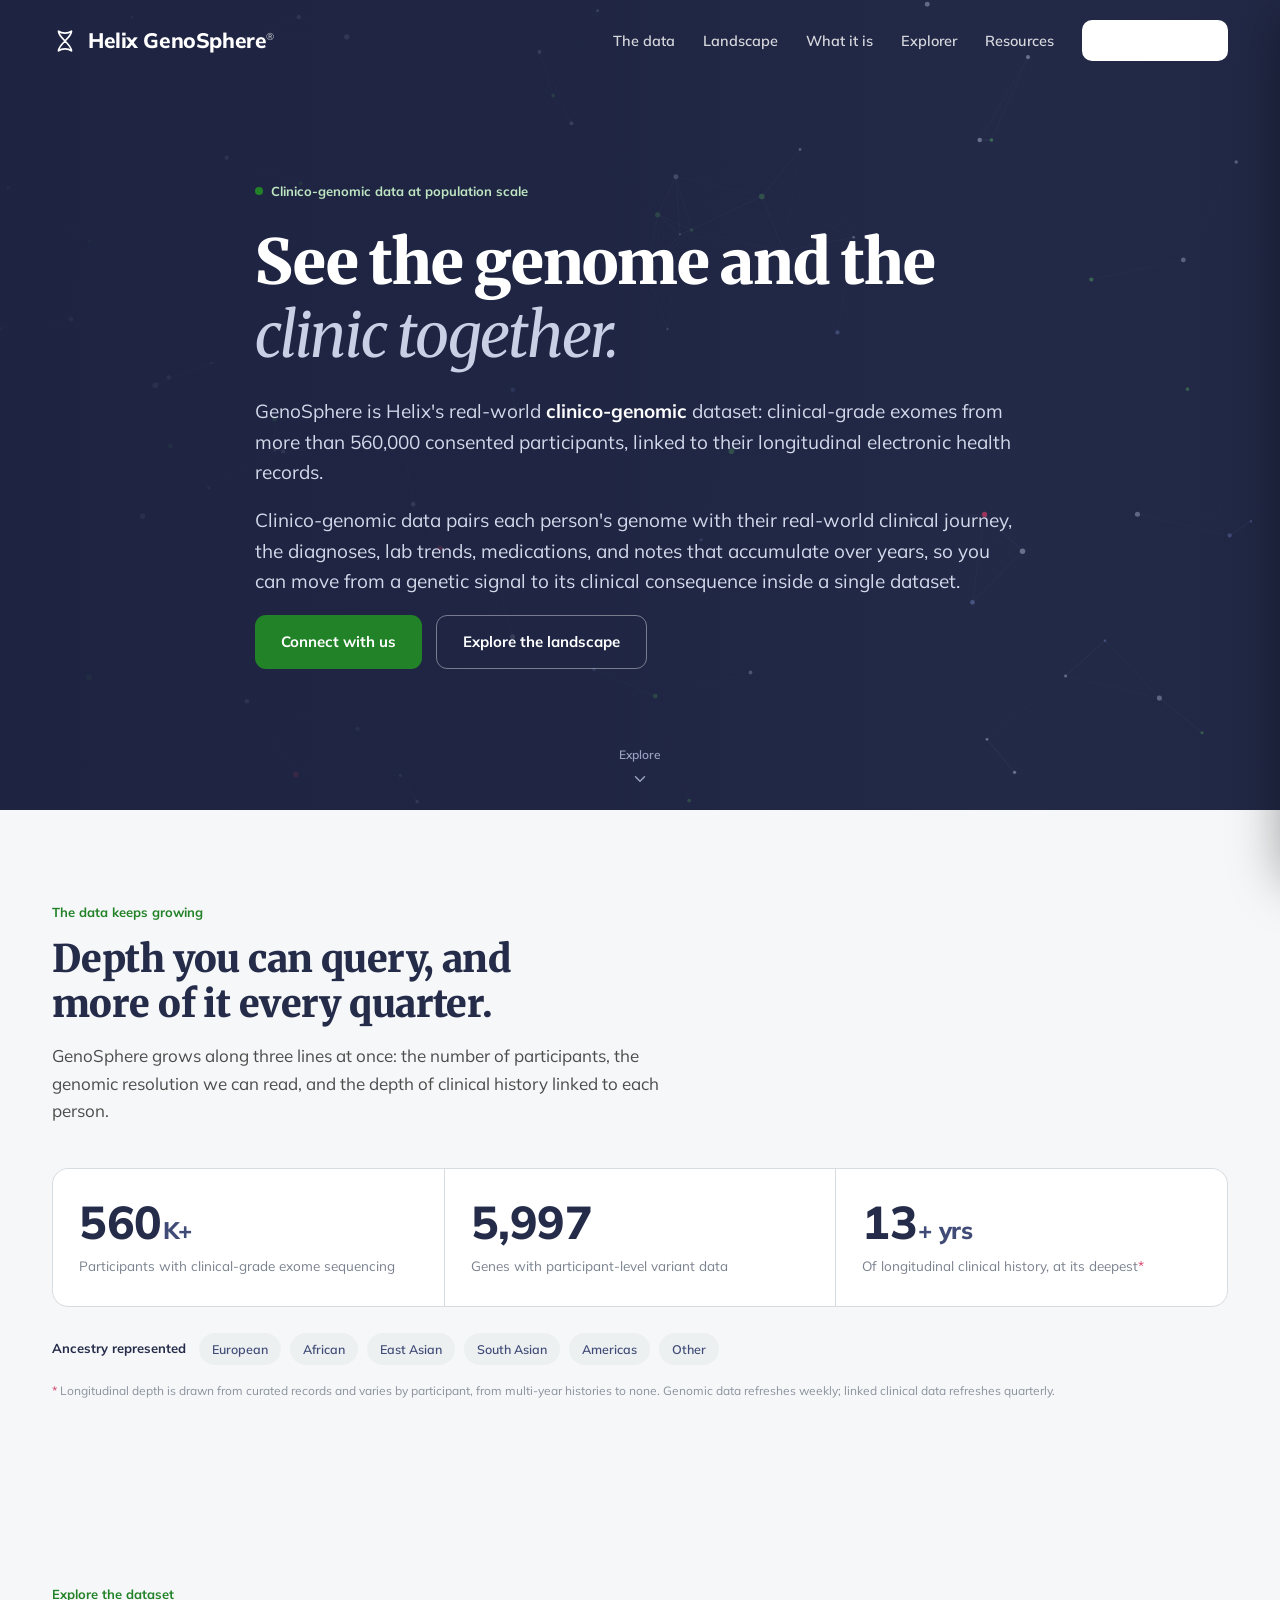
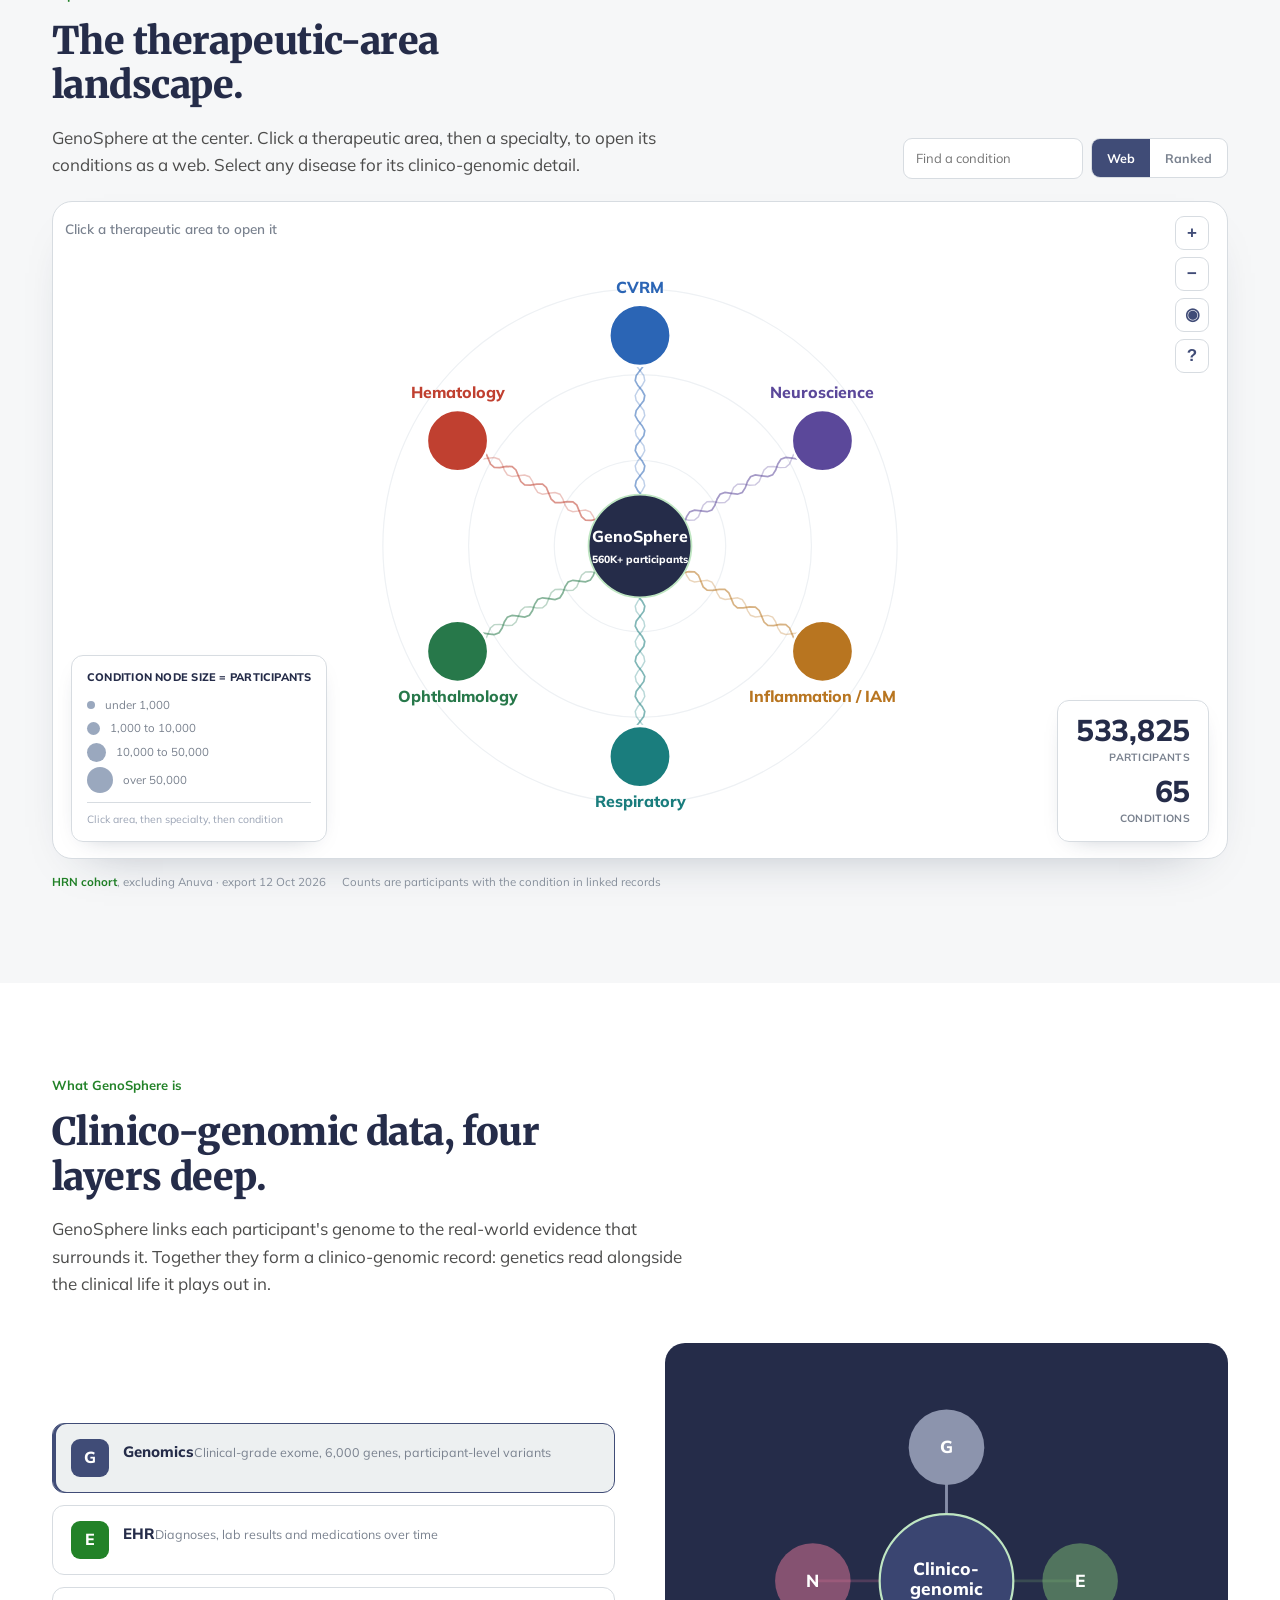
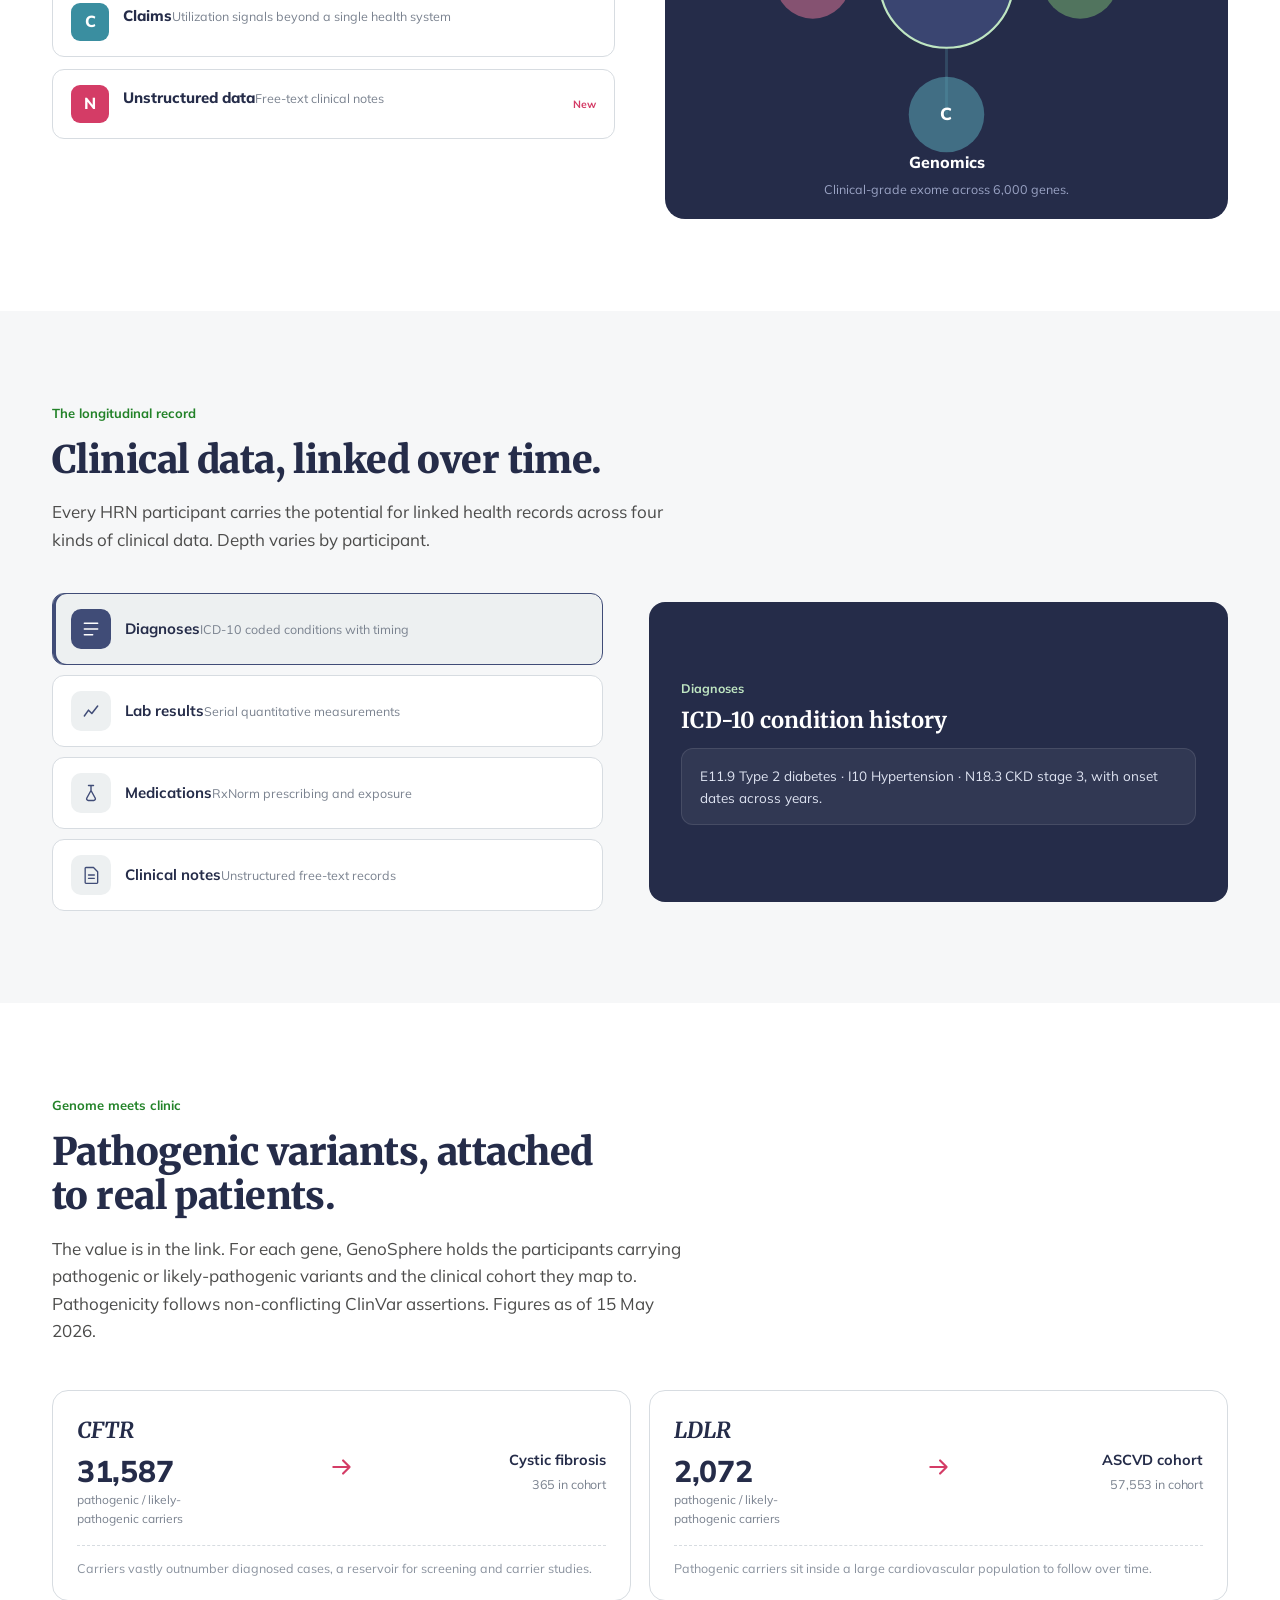
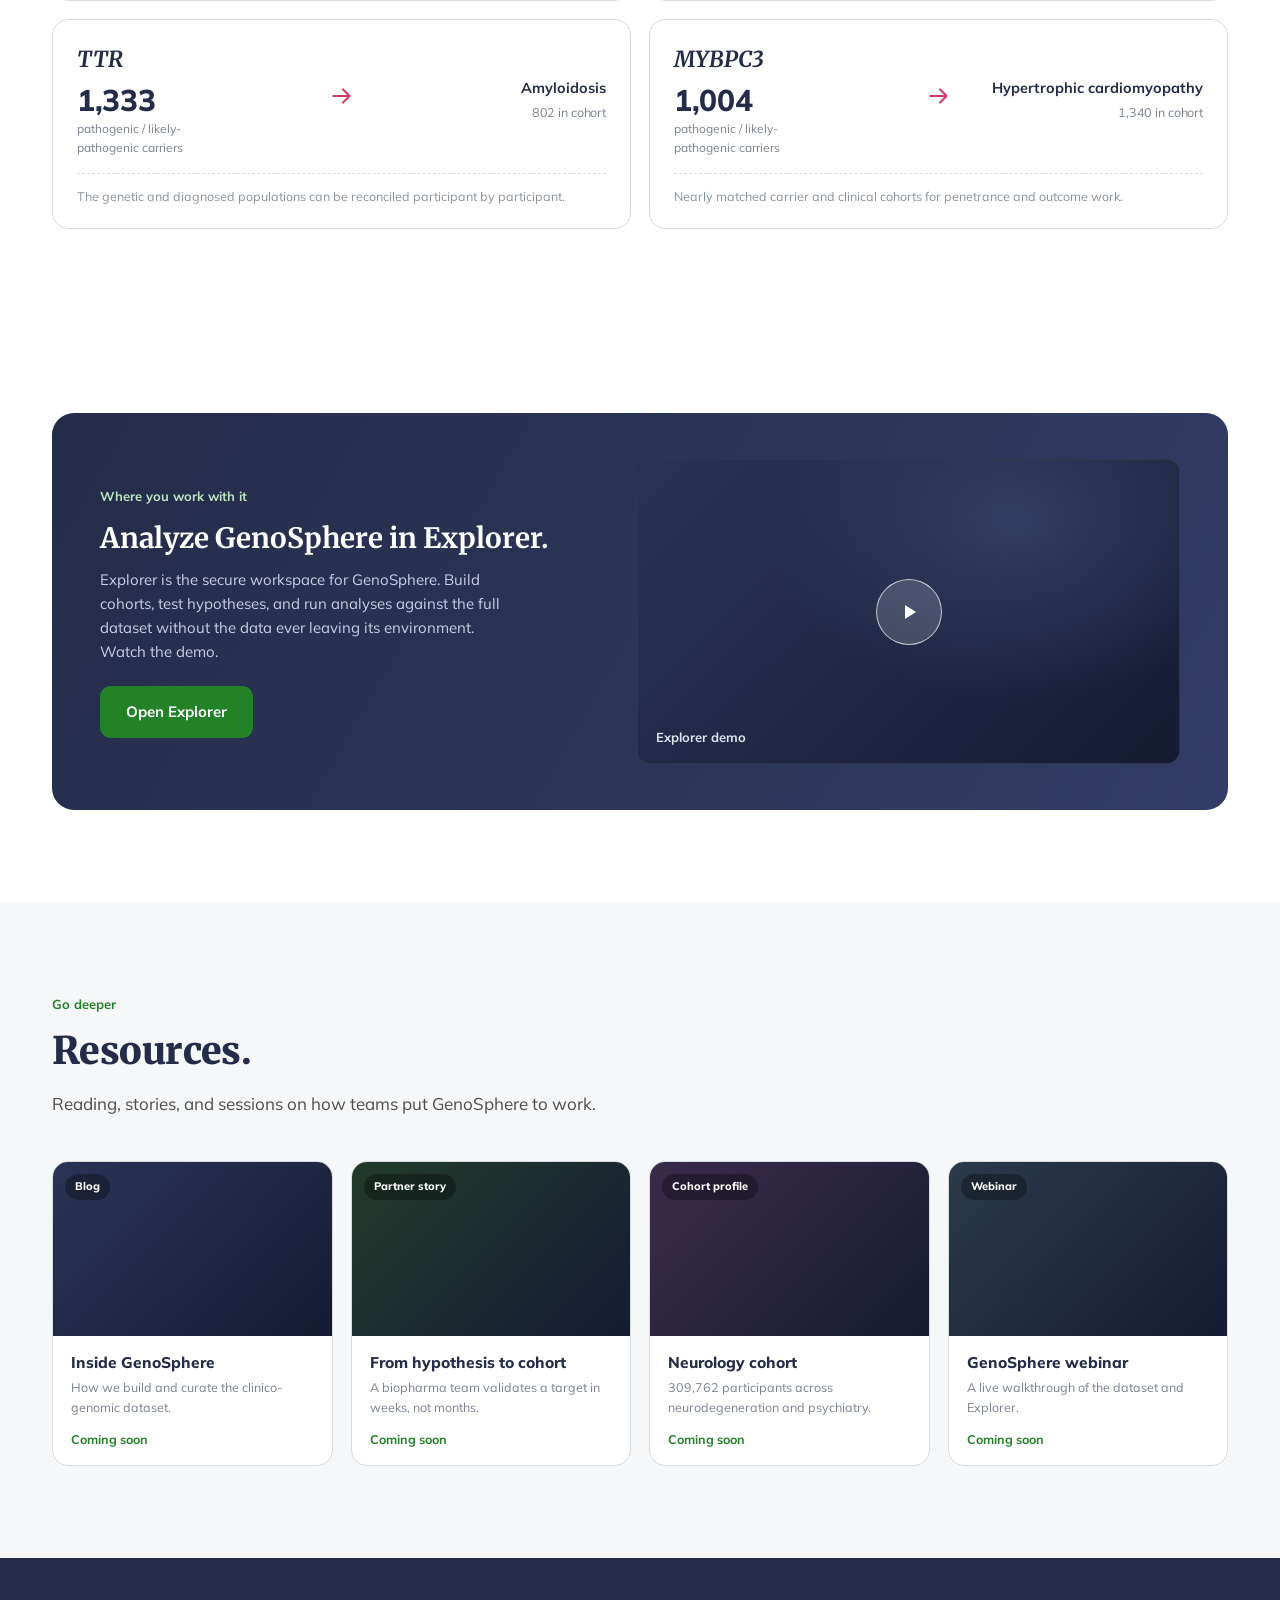
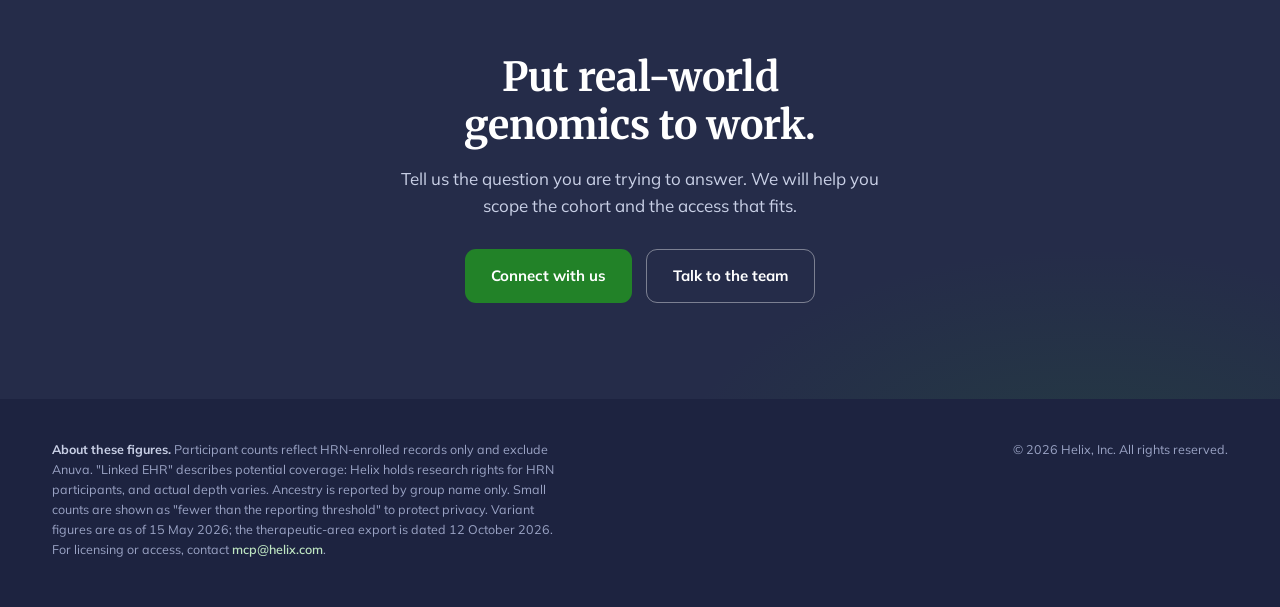
==== index.html @ 503ee873 "Add GenoSphere landing page" ====
<!DOCTYPE html>
<html lang="en">
<head>
<meta charset="UTF-8">
<meta name="viewport" content="width=device-width, initial-scale=1.0">
<title>GenoSphere | Helix Life Sciences</title>
<meta name="description" content="GenoSphere is Helix's real-world clinico-genomic dataset: clinical-grade exomes linked to longitudinal health records across 560,000+ participants.">
<link rel="preconnect" href="https://fonts.googleapis.com"><link rel="preconnect" href="https://fonts.gstatic.com" crossorigin>
<link href="https://fonts.googleapis.com/css2?family=Merriweather:wght@400;700;900&family=Mulish:wght@400;500;600;700;800&display=swap" rel="stylesheet">
<link rel="stylesheet" href="styles.css">
</head>
<body>
<header class="nav"><div class="nav-inner">
  <a class="brand" href="#" aria-label="Helix GenoSphere home">
    <svg class="mark" viewBox="0 0 24 24" fill="none" aria-hidden="true"><path d="M6 3c3 2.2 9 2.2 12 0M6 21c3-2.2 9-2.2 12 0M6 3c0 6 12 12 12 18M18 3c0 6-12 12-12 18" stroke="#fff" stroke-width="1.6" stroke-linecap="round"/></svg>
    <span>Helix GenoSphere<sup>&reg;</sup></span></a>
  <nav class="nav-links" aria-label="Primary">
    <a href="#data">The data</a><a href="#landscape">Landscape</a><a href="#model">What it is</a><a href="#explorer">Explorer</a><a href="#resources">Resources</a>
    <a class="nav-cta" href="#contact">Connect with us</a></nav>
</div></header>

<section class="hero" id="top">
  <canvas id="net" aria-hidden="true"></canvas>
  <div class="wrap"><div class="hero-copy">
    <span class="live"><span class="dot" aria-hidden="true"></span>Clinico-genomic data at population scale</span>
    <h1>See the genome and the <span class="thin">clinic together.</span></h1>
    <p class="hero-lede">GenoSphere is Helix's real-world <b>clinico-genomic</b> dataset: clinical-grade exomes from more than 560,000 consented participants, linked to their longitudinal electronic health records.</p>
    <p class="hero-lede">Clinico-genomic data pairs each person's genome with their real-world clinical journey, the diagnoses, lab trends, medications, and notes that accumulate over years, so you can move from a genetic signal to its clinical consequence inside a single dataset.</p>
    <div class="hero-actions"><a class="btn btn-pri" href="#contact">Connect with us</a><a class="btn btn-ghost" href="#landscape">Explore the landscape</a></div>
  </div></div>
  <a class="hero-scroll" href="#data" aria-label="Scroll down"><span>Explore</span><svg width="18" height="18" viewBox="0 0 24 24" fill="none"><path d="M6 9l6 6 6-6" stroke="currentColor" stroke-width="2" stroke-linecap="round" stroke-linejoin="round"/></svg></a>
</section>

<section class="sec" id="data"><div class="wrap">
  <div class="sec-tag">The data keeps growing</div>
  <h2>Depth you can query, and more of it every quarter.</h2>
  <p class="lede">GenoSphere grows along three lines at once: the number of participants, the genomic resolution we can read, and the depth of clinical history linked to each person.</p>
  <div class="readout" id="readout">
    <div class="ro"><div class="n num" data-to="560" data-suffix="K+">0</div><div class="l">Participants with clinical-grade exome sequencing</div></div>
    <div class="ro"><div class="n num" data-to="6000">0</div><div class="l">Genes with participant-level variant data</div></div>
    <div class="ro"><div class="n num" data-to="13" data-suffix="+ yrs">0</div><div class="l">Of longitudinal clinical history, at its deepest<span style="color:var(--pink)">*</span></div></div>
  </div>
  <div class="ancestry"><span class="lab">Ancestry represented</span>
    <span class="anc">European</span><span class="anc">African</span><span class="anc">East Asian</span><span class="anc">South Asian</span><span class="anc">Americas</span><span class="anc">Other</span></div>
  <p class="depth-note"><span style="color:var(--pink)">*</span> Longitudinal depth is drawn from curated records and varies by participant, from multi-year histories to none. Genomic data refreshes weekly; linked clinical data refreshes quarterly.</p>
</div></section>

<section class="sec landscape" id="landscape"><div class="wrap">
  <div class="ls-head">
    <div><div class="sec-tag">Explore the dataset</div><h2>The therapeutic-area landscape.</h2>
      <p class="lede">GenoSphere at the center. Click a therapeutic area, then a specialty, to open its conditions as a web. Select any disease for its clinico-genomic detail.</p></div>
    <div class="ls-controls">
      <input class="map-search" id="mapSearch" type="search" placeholder="Find a condition" aria-label="Search conditions">
      <div class="seg" role="group" aria-label="View"><button id="viewMap" aria-pressed="true" onclick="setView('map')">Web</button><button id="viewBars" aria-pressed="false" onclick="setView('bars')">Ranked</button></div>
    </div>
  </div>
  <div class="stage">
    <div class="stage-bar">
      <button class="back-chip" id="backChip" onclick="goBack()"><svg width="14" height="14" viewBox="0 0 24 24" fill="none"><path d="M15 6l-6 6 6 6" stroke="currentColor" stroke-width="2.2" stroke-linecap="round" stroke-linejoin="round"/></svg><span id="backLabel">Back</span></button>
      <div class="stage-title" id="stageTitle">Click a therapeutic area to open it</div>
    </div>
    <div id="svgHost"></div>
    <div class="map-legend">
      <div class="leg-title">CONDITION NODE SIZE = PARTICIPANTS</div>
      <div class="leg-row"><div class="leg-dot" style="width:8px;height:8px"></div><div class="leg-text">under 1,000</div></div>
      <div class="leg-row"><div class="leg-dot" style="width:13px;height:13px"></div><div class="leg-text">1,000 to 10,000</div></div>
      <div class="leg-row"><div class="leg-dot" style="width:19px;height:19px"></div><div class="leg-text">10,000 to 50,000</div></div>
      <div class="leg-row"><div class="leg-dot" style="width:26px;height:26px"></div><div class="leg-text">over 50,000</div></div>
      <div class="leg-hint">Click area, then specialty, then condition</div>
    </div>
    <div class="map-stats"><div class="ms-n num">533,825</div><div class="ms-l">Participants</div><div class="ms-n num">65</div><div class="ms-l">Conditions</div></div>
    <div class="zoom-ctrl">
      <button class="zoom-btn" id="zIn" title="Zoom in" aria-label="Zoom in">+</button>
      <button class="zoom-btn" id="zOut" title="Zoom out" aria-label="Zoom out">&minus;</button>
      <button class="zoom-btn" id="zReset" title="Reset view" aria-label="Reset view">&#9673;</button>
      <button class="zoom-btn" id="zHelp" title="How to use" aria-label="How to use">?</button>
    </div>
    <div class="tut" id="tut"><div class="tut-card">
      <h4>How to explore the landscape</h4>
      <div class="tut-step"><span class="tn">1</span><span class="tt">Click a <b>therapeutic area</b> around GenoSphere to open its specialties.</span></div>
      <div class="tut-step"><span class="tn">2</span><span class="tt">Click a <b>specialty</b> to reveal its conditions as a web.</span></div>
      <div class="tut-step"><span class="tn">3</span><span class="tt">Click a <b>condition</b> for its description, participant count, and linked genomics.</span></div>
      <div class="tut-step"><span class="tn">+</span><span class="tt">Use <b>+ / &minus;</b> to zoom and drag to pan. Node size shows participant count.</span></div>
      <button class="tut-close" onclick="toggleTut(false)">Got it</button>
    </div></div>
  </div>
  <div class="ls-foot"><span><span class="asof">HRN cohort</span>, excluding Anuva &middot; export 12 Oct 2026</span><span>Counts are participants with the condition in linked records</span></div>
</div></section>

<section class="sec alt" id="model"><div class="wrap">
  <div class="sec-tag">What GenoSphere is</div>
  <h2>Clinico-genomic data, four layers deep.</h2>
  <p class="lede">GenoSphere links each participant's genome to the real-world evidence that surrounds it. Together they form a clinico-genomic record: genetics read alongside the clinical life it plays out in.</p>
  <div class="cg">
    <div class="cg-layers" id="cgLayers">
      <button class="layer" data-k="genomics" aria-current="true"><span class="lix" style="background:#404c77">G</span><span><span class="lt">Genomics</span><span class="ld">Clinical-grade exome, 6,000 genes, participant-level variants</span></span></button>
      <button class="layer" data-k="ehr"><span class="lix" style="background:#228228">E</span><span><span class="lt">EHR</span><span class="ld">Diagnoses, lab results and medications over time</span></span></button>
      <button class="layer" data-k="claims"><span class="lix" style="background:#3a8ea0">C</span><span><span class="lt">Claims</span><span class="ld">Utilization signals beyond a single health system</span></span></button>
      <button class="layer" data-k="notes"><span class="lix" style="background:#d43c66">N</span><span><span class="lt">Unstructured data</span><span class="ld">Free-text clinical notes</span></span><span class="badge">New</span></button>
    </div>
    <div class="cg-vis">
      <svg class="orbit" id="orbit" viewBox="0 0 360 300" role="img" aria-label="Clinico-genomic record linking genomics, EHR, claims and clinical notes">
        <g id="orbitLinks"></g><g id="orbitNodes"></g>
        <g class="ocenter"><circle cx="180" cy="150" r="46"></circle><text x="180" y="146" font-size="12">Clinico-</text><text x="180" y="160" font-size="12">genomic</text></g>
      </svg>
      <div class="cap"><div class="ct" id="cgTitle">Genomics</div><div class="cd" id="cgDesc">Clinical-grade exome across 6,000 genes.</div></div>
    </div>
  </div>
</div></section>

<section class="sec" id="longitudinal"><div class="wrap">
  <div class="sec-tag">The longitudinal record</div>
  <h2>Clinical data, linked over time.</h2>
  <p class="lede">Every HRN participant carries the potential for linked health records across four kinds of clinical data. Depth varies by participant.</p>
  <div class="ln">
    <div class="domains" id="domains">
      <button class="dom" data-k="dx" aria-current="true"><span class="ic"><svg width="20" height="20" viewBox="0 0 24 24" fill="none"><path d="M4 5h16M4 12h16M4 19h10" stroke="currentColor" stroke-width="1.8" stroke-linecap="round"/></svg></span><span><span class="dt">Diagnoses</span><span class="dd">ICD-10 coded conditions with timing</span></span></button>
      <button class="dom" data-k="labs"><span class="ic"><svg width="20" height="20" viewBox="0 0 24 24" fill="none"><path d="M4 18L9 11l4 4 7-9" stroke="currentColor" stroke-width="1.8" stroke-linecap="round" stroke-linejoin="round"/></svg></span><span><span class="dt">Lab results</span><span class="dd">Serial quantitative measurements</span></span></button>
      <button class="dom" data-k="meds"><span class="ic"><svg width="20" height="20" viewBox="0 0 24 24" fill="none"><path d="M9 3h6M12 3v6l5 9a2 2 0 01-1.8 3H8.8A2 2 0 017 18l5-9" stroke="currentColor" stroke-width="1.7" stroke-linecap="round" stroke-linejoin="round"/></svg></span><span><span class="dt">Medications</span><span class="dd">RxNorm prescribing and exposure</span></span></button>
      <button class="dom" data-k="notes"><span class="ic"><svg width="20" height="20" viewBox="0 0 24 24" fill="none"><path d="M6 3h9l5 5v13a1 1 0 01-1 1H6a1 1 0 01-1-1V4a1 1 0 011-1zM9 12h7M9 16h7" stroke="currentColor" stroke-width="1.6" stroke-linecap="round" stroke-linejoin="round"/></svg></span><span><span class="dt">Clinical notes</span><span class="dd">Unstructured free-text records</span></span></button>
    </div>
    <div class="ln-preview" id="lnPreview" aria-live="polite"></div>
  </div>
</div></section>

<section class="sec alt" id="genomics"><div class="wrap">
  <div class="sec-tag">Genome meets clinic</div>
  <h2>Pathogenic variants, attached to real patients.</h2>
  <p class="lede">The value is in the link. For each gene, GenoSphere holds the participants carrying pathogenic or likely-pathogenic variants and the clinical cohort they map to. Pathogenicity follows non-conflicting ClinVar assertions. Figures as of 15 May 2026.</p>
  <div class="linkage" id="linkage"></div>
</div></section>

<section class="sec explorer" id="explorer"><div class="wrap">
  <div class="exp-card">
    <div><div class="sec-tag" style="color:#bfe6c2">Where you work with it</div>
      <h3>Analyze GenoSphere in Explorer.</h3>
      <p>Explorer is the secure workspace for GenoSphere. Build cohorts, test hypotheses, and run analyses against the full dataset without the data ever leaving its environment. Watch the demo.</p>
      <a class="btn btn-pri" href="https://helix-whole-picture.lovable.app/explorer/alt2">Open Explorer</a></div>
    <div class="exp-video" id="expVideo" role="button" tabindex="0" aria-label="Play the Explorer demo">
      <div class="poster"></div>
      <div class="play" aria-hidden="true"><svg width="24" height="24" viewBox="0 0 24 24" fill="#fff"><path d="M8 5v14l11-7z"/></svg></div>
      <div class="vlabel">Explorer demo</div>
    </div>
  </div>
</div></section>

<section class="sec" id="resources"><div class="wrap">
  <div class="sec-tag">Go deeper</div><h2>Resources.</h2>
  <p class="lede">Reading, stories, and sessions on how teams put GenoSphere to work.</p>
  <div class="res" id="resCards"></div>
</div></section>

<section class="cta" id="contact"><div class="wrap">
  <h2>Put real-world genomics to work.</h2>
  <p>Tell us the question you are trying to answer. We will help you scope the cohort and the access that fits.</p>
  <div class="cta-actions"><a class="btn btn-pri" href="mailto:mcp@helix.com?subject=GenoSphere">Connect with us</a><a class="btn btn-ghost" href="mailto:mcp@helix.com?subject=GenoSphere%20briefing">Talk to the team</a></div>
</div></section>

<footer><div class="wrap">
  <div class="prov"><b>About these figures.</b> Participant counts reflect HRN-enrolled records only and exclude Anuva. "Linked EHR" describes potential coverage: Helix holds research rights for HRN participants, and actual depth varies. Ancestry is reported by group name only. Small counts are shown as "fewer than the reporting threshold" to protect privacy. Variant figures are as of 15 May 2026; the therapeutic-area export is dated 12 October 2026. For licensing or access, contact <a href="mailto:mcp@helix.com">mcp@helix.com</a>.</div>
  <div class="cpy">&copy; 2026 Helix, Inc. All rights reserved.</div>
</div></footer>

<div class="drawer-scrim" id="scrim" onclick="closeDrawer()"></div>
<aside class="drawer" id="drawer" role="dialog" aria-modal="true" aria-labelledby="drawerName">
  <div class="drawer-top"><button class="drawer-close" onclick="closeDrawer()" aria-label="Close">&times;</button>
    <div class="d-area" id="drawerArea"></div><h3 id="drawerName"></h3></div>
  <div class="drawer-body" id="drawerBody"></div>
</aside>
<div id="tip" role="tooltip"></div>

<script src="app.js"></script>
</body>
</html>
---- styles.css ----
*,*::before,*::after{box-sizing:border-box;margin:0;padding:0}
:root{--paper:#f6f7f8;--mist:#e4eaed;--mist2:#edf0f1;--ink:#252c49;--ink2:#1d2340;--slate:#404c77;--slate-l:#8c94ad;--green:#228228;--green-d:#1c661f;--pink:#d43c66;--text:#4c4c4b;--white:#fff;--line:#d7dce1;--r:16px;--maxw:1240px}
html{scroll-behavior:smooth}
body{font-family:'Mulish',-apple-system,BlinkMacSystemFont,'Segoe UI',sans-serif;color:var(--text);background:var(--paper);line-height:1.6;-webkit-font-smoothing:antialiased}
h1,h2,h3,h4,.serif{font-family:'Merriweather',Georgia,serif;color:var(--ink);line-height:1.18}
a{color:inherit;text-decoration:none}
.num{font-variant-numeric:tabular-nums;letter-spacing:-0.01em}
.wrap{max-width:var(--maxw);margin:0 auto;padding:0 32px}
section{position:relative}
header.nav{position:absolute;top:0;left:0;right:0;z-index:40}
.nav-inner{max-width:var(--maxw);margin:0 auto;padding:20px 32px;display:flex;align-items:center;justify-content:space-between}
.brand{display:flex;align-items:center;gap:10px;color:#fff;font-weight:800;font-size:21px;letter-spacing:-0.02em}
.brand .mark{width:26px;height:26px}.brand sup{font-size:10px;font-weight:600;opacity:.7;top:-.7em}
.nav-links{display:flex;gap:28px;align-items:center}
.nav-links a{color:rgba(255,255,255,.82);font-weight:600;font-size:14.5px;transition:color .15s}
.nav-links a:hover{color:#fff}
.nav-cta{background:#fff;color:var(--ink);padding:9px 18px;border-radius:10px;font-weight:700;font-size:14px}
.btn{display:inline-flex;align-items:center;gap:9px;padding:14px 26px;border-radius:11px;font-weight:700;font-size:15px;cursor:pointer;border:none;transition:transform .12s,background .15s}
.btn-pri{background:var(--green);color:#fff}.btn-pri:hover{background:var(--green-d)}
.btn-ghost{background:transparent;color:#fff;border:1.5px solid rgba(255,255,255,.4)}
.btn-ghost:hover{border-color:#fff;background:rgba(255,255,255,.06)}
@media(max-width:980px){.nav-links a:not(.nav-cta){display:none}}
/* HERO */
.hero{background:var(--ink);color:#fff;min-height:90vh;display:flex;align-items:center;overflow:hidden;position:relative}
#net{position:absolute;inset:0;width:100%;height:100%;display:block}
.hero::after{content:"";position:absolute;inset:0;pointer-events:none;background:linear-gradient(90deg,rgba(29,35,64,.94) 0%,rgba(29,35,64,.74) 46%,rgba(29,35,64,.3) 78%,rgba(29,35,64,.5) 100%)}
.hero .wrap{position:relative;z-index:2;padding-top:120px;padding-bottom:84px}
.hero-copy{max-width:900px}
.hero .live{display:inline-flex;align-items:center;gap:8px;font-size:13px;font-weight:700;color:#bfe6c2;margin-bottom:24px}
.hero .live .dot{width:8px;height:8px;border-radius:50%;background:var(--green);animation:pulse 2.6s infinite}
@keyframes pulse{0%{box-shadow:0 0 0 0 rgba(74,186,90,.55)}70%{box-shadow:0 0 0 9px rgba(74,186,90,0)}100%{box-shadow:0 0 0 0 rgba(74,186,90,0)}}
.hero h1{color:#fff;font-size:clamp(38px,5vw,62px);font-weight:900;letter-spacing:-0.02em;margin-bottom:24px;max-width:18ch}
.hero h1 .thin{font-weight:400;font-style:italic;color:#c9d0e6}
.hero-lede{font-size:19px;color:#d2d8ea;max-width:70ch;margin-bottom:18px}.hero-lede b{color:#fff;font-weight:700}
.hero-actions{display:flex;gap:14px;flex-wrap:wrap;margin-top:16px}
.hero-scroll{position:absolute;left:50%;bottom:22px;transform:translateX(-50%);z-index:2;color:#9aa3c4;font-size:12px;font-weight:600;display:flex;flex-direction:column;align-items:center;gap:6px}
.hero-scroll svg{animation:bob 2s infinite}@keyframes bob{0%,100%{transform:translateY(0)}50%{transform:translateY(5px)}}
.sec{padding:92px 0}.sec.alt{background:var(--white)}
.sec-tag{font-size:13px;font-weight:700;color:var(--green);margin-bottom:14px}
.sec h2{font-size:clamp(27px,3vw,38px);font-weight:900;letter-spacing:-0.015em;margin-bottom:16px;max-width:22ch}
.sec .lede{font-size:17px;max-width:64ch;color:var(--text)}
/* DEPTH */
.readout{display:grid;grid-template-columns:repeat(3,1fr);gap:1px;background:var(--line);border:1px solid var(--line);border-radius:var(--r);overflow:hidden;margin-top:44px}
@media(max-width:760px){.readout{grid-template-columns:1fr}}
.ro{background:#fff;padding:30px 26px}
.ro .n{font-size:46px;font-weight:800;color:var(--ink);line-height:1;font-variant-numeric:tabular-nums}
.ro .n small{font-size:24px;font-weight:800;color:var(--slate);margin-left:1px}
.ro .l{font-size:13.5px;color:#7a828f;margin-top:11px;line-height:1.45}
.ancestry{margin-top:26px;display:flex;gap:9px;flex-wrap:wrap;align-items:center}
.ancestry .lab{font-size:13px;font-weight:700;color:var(--ink);margin-right:4px}
.anc{font-size:12.5px;font-weight:600;color:var(--slate);background:var(--mist2);border-radius:20px;padding:6px 13px}
.depth-note{margin-top:16px;font-size:12px;color:#8a929e}
/* LANDSCAPE (LIGHT) */
.landscape{background:var(--paper)}
.ls-head{display:flex;justify-content:space-between;align-items:flex-end;gap:24px;flex-wrap:wrap;margin-bottom:22px}
.ls-controls{display:flex;gap:8px;align-items:center;flex-wrap:wrap}
.map-search{background:#fff;border:1px solid var(--line);border-radius:9px;color:var(--ink);font:inherit;font-size:13px;padding:9px 12px;width:180px}
.map-search:focus{outline:2px solid var(--green);outline-offset:1px}
.seg{display:inline-flex;background:#fff;border:1px solid var(--line);border-radius:9px;overflow:hidden}
.seg button{background:transparent;border:none;color:#7a828f;font:inherit;font-weight:700;font-size:12.5px;padding:9px 15px;cursor:pointer}
.seg button[aria-pressed="true"]{background:var(--slate);color:#fff}
.stage{position:relative;background:#fff;border:1px solid var(--line);border-radius:20px;padding:12px;box-shadow:0 20px 50px -34px rgba(28,43,71,.4);overflow:hidden}
.stage-bar{display:flex;align-items:center;gap:12px;min-height:30px;margin-bottom:2px;position:relative;z-index:5}
.back-chip{display:none;align-items:center;gap:7px;background:var(--mist2);border:1px solid var(--line);color:var(--slate);font:inherit;font-weight:700;font-size:12.5px;padding:6px 12px;border-radius:8px;cursor:pointer}
.back-chip:hover{background:var(--mist)}
.stage-title{font-size:13.5px;color:#7a828f;font-weight:600}.stage-title b{color:var(--ink);font-weight:800}
#svgHost{position:relative}#svgHost.swap{opacity:0}#svgHost{transition:opacity .09s ease}
#svgHost svg{display:block;width:100%;height:auto;max-height:600px;margin:0 auto;transform-origin:center center;cursor:grab}
#svgHost svg.grabbing{cursor:grabbing}
.ring{fill:none;stroke:#eef1f4;stroke-width:1}
.hstrand{fill:none;stroke-linecap:round}
.twig{stroke-width:1;transition:opacity .2s}
.hub{cursor:pointer}.hub circle{fill:#252c49;stroke:#bfe6c2;stroke-width:1.5}
.hub text{fill:#fff;font-weight:800;text-anchor:middle}
.ta{cursor:pointer}.ta circle{stroke:#fff;stroke-width:2;transition:filter .15s}
.ta:hover circle,.ta:focus-visible circle{filter:brightness(1.08)}
.ta .tlabel{font-weight:800;text-anchor:middle}
.spec{cursor:pointer}.spec circle{stroke:#fff;stroke-width:2}
.spec .slabel{font-weight:700;text-anchor:middle}
.ta.dim,.spec.dim,.hstrand.dim{opacity:.22}
.ta.amatch circle,.spec.amatch circle{stroke:var(--green);stroke-width:3}
.bub{cursor:pointer}.bub circle{transition:stroke-width .1s}
.bub:hover circle,.bub:focus-visible circle{stroke:var(--ink);stroke-width:2}
.bub.match circle{stroke:var(--green);stroke-width:3}
.bub .clabel{fill:#2c3242;font-weight:700;pointer-events:none;paint-order:stroke;stroke:#fff;stroke-width:3.5px;stroke-linejoin:round}
.bub .csub{fill:#8a929e;font-weight:700;pointer-events:none;font-variant-numeric:tabular-nums;paint-order:stroke;stroke:#fff;stroke-width:3px;stroke-linejoin:round}
.bub .cin{fill:#fff;font-weight:800;text-anchor:middle;pointer-events:none;font-variant-numeric:tabular-nums}
/* overlays */
.map-legend{position:absolute;left:18px;bottom:16px;z-index:6;background:rgba(255,255,255,.92);border:1px solid var(--line);border-radius:12px;padding:13px 15px;box-shadow:0 8px 24px -16px rgba(28,43,71,.4)}
.leg-title{font-size:11px;font-weight:800;color:var(--ink);letter-spacing:.02em;margin-bottom:9px}
.leg-row{display:flex;align-items:center;gap:10px;margin:5px 0}
.leg-dot{border-radius:50%;background:#9aa8be;flex:0 0 auto}
.leg-text{font-size:11.5px;color:#7a828f}
.leg-hint{font-size:10.5px;color:#9aa3b4;margin-top:9px;border-top:1px solid var(--line);padding-top:8px}
.map-stats{position:absolute;right:18px;bottom:16px;z-index:6;background:rgba(255,255,255,.92);border:1px solid var(--line);border-radius:12px;padding:14px 18px;text-align:right;box-shadow:0 8px 24px -16px rgba(28,43,71,.4)}
.map-stats .ms-n{font-size:30px;font-weight:800;color:var(--ink);line-height:1;font-variant-numeric:tabular-nums}
.map-stats .ms-l{font-size:10.5px;color:#7a828f;font-weight:700;letter-spacing:.03em;text-transform:uppercase;margin:4px 0 10px}
.map-stats .ms-l:last-child{margin-bottom:0}
.zoom-ctrl{position:absolute;right:18px;top:14px;z-index:6;display:flex;flex-direction:column;gap:7px}
.zoom-btn{width:34px;height:34px;border-radius:9px;border:1px solid var(--line);background:#fff;color:var(--slate);font-size:17px;font-weight:700;cursor:pointer;display:grid;place-items:center}
.zoom-btn:hover{background:var(--mist2)}
.tut{position:absolute;inset:0;z-index:9;background:rgba(37,44,73,.72);display:none;align-items:center;justify-content:center;border-radius:20px}
.tut.open{display:flex}
.tut-card{background:#fff;border-radius:16px;padding:30px 32px;max-width:440px;box-shadow:0 30px 70px -30px rgba(0,0,0,.5)}
.tut-card h4{font-size:20px;margin-bottom:14px}
.tut-step{display:flex;gap:13px;margin:12px 0;align-items:flex-start}
.tut-step .tn{width:26px;height:26px;flex:0 0 auto;border-radius:50%;background:var(--green);color:#fff;font-weight:800;font-size:13px;display:grid;place-items:center}
.tut-step .tt{font-size:14px;color:var(--text)}.tut-step .tt b{color:var(--ink)}
.tut-close{margin-top:16px;width:100%;background:var(--slate);color:#fff;border:none;border-radius:10px;padding:11px;font:inherit;font-weight:700;cursor:pointer}
.ls-foot{display:flex;gap:16px;flex-wrap:wrap;align-items:center;margin-top:14px;font-size:11.5px;color:#8a929e}
.ls-foot .asof{color:var(--green);font-weight:700}
.bars{padding:6px 2px 2px}
.bar-cat{font-size:12px;font-weight:800;color:var(--ink);margin:14px 0 7px}
.bar-row{display:grid;grid-template-columns:230px 1fr 74px;align-items:center;gap:12px;padding:3px 0;cursor:pointer}
.bar-name{font-size:12.5px;color:#5b6472;white-space:nowrap;overflow:hidden;text-overflow:ellipsis}
.bar-row:hover .bar-name{color:var(--ink)}
.bar-track{height:14px;background:var(--mist2);border-radius:4px;overflow:hidden}.bar-fill{height:100%;border-radius:4px}
.bar-val{font-size:12.5px;color:var(--ink);text-align:right;font-weight:700;font-variant-numeric:tabular-nums}
@media(max-width:560px){.bar-row{grid-template-columns:140px 1fr 60px}}
/* drawer + tip */
.drawer-scrim{position:fixed;inset:0;background:rgba(20,24,45,.5);opacity:0;pointer-events:none;transition:opacity .2s;z-index:60}
.drawer-scrim.open{opacity:1;pointer-events:auto}
.drawer{position:fixed;top:0;right:0;height:100%;width:410px;max-width:92vw;background:#fff;transform:translateX(100%);transition:transform .26s cubic-bezier(.4,0,.2,1);z-index:61;display:flex;flex-direction:column;box-shadow:-16px 0 50px -20px rgba(0,0,0,.4)}
.drawer.open{transform:none}
.drawer-top{padding:24px 26px 18px;border-bottom:1px solid var(--line);position:relative}
.drawer-close{position:absolute;top:16px;right:16px;width:34px;height:34px;border-radius:9px;border:1px solid var(--line);background:#fff;cursor:pointer;font-size:16px;color:var(--slate)}
.drawer .d-area{font-size:12px;font-weight:700;color:var(--slate);display:inline-flex;align-items:center;gap:7px;margin-bottom:9px}
.drawer .d-area .swatch{width:9px;height:9px;border-radius:2.5px}
.drawer h3{font-size:21px;margin-bottom:4px}
.drawer-body{padding:22px 26px;overflow-y:auto;flex:1}
.d-desc{font-size:14px;color:#444;line-height:1.55;margin-bottom:18px}
.d-big{font-size:44px;font-weight:800;color:var(--ink);line-height:1;font-variant-numeric:tabular-nums}
.d-big-l{font-size:13px;color:#7a828f;margin-top:6px}
.d-prev{margin-top:16px;background:var(--mist2);border-radius:12px;padding:14px 16px;font-size:13.5px}.d-prev b{color:var(--ink)}
.gene-link{margin-top:20px;border:1px solid var(--line);border-left:4px solid var(--pink);border-radius:12px;padding:16px 18px}
.gene-link .lbl{font-size:11.5px;font-weight:700;color:var(--pink);margin-bottom:8px}
.gene-link .gname{font-size:19px;font-weight:800;color:var(--ink);font-style:italic;font-family:'Merriweather',serif}
.gene-link .gstat{display:flex;gap:24px;margin:12px 0 10px}
.gene-link .gstat .n{font-size:23px;font-weight:800;color:var(--ink);font-variant-numeric:tabular-nums}
.gene-link .gstat .l{font-size:11.5px;color:#7a828f}
.gene-link p{font-size:12.5px;color:var(--text);line-height:1.5}
.d-note{margin-top:18px;font-size:11.5px;color:#8a929e;line-height:1.5}
#tip{position:fixed;z-index:80;background:#0f1430;color:#fff;border:1px solid rgba(255,255,255,.14);border-radius:9px;padding:8px 11px;font-size:12px;pointer-events:none;opacity:0;transition:opacity .1s;max-width:240px}
#tip .tn{font-weight:700;margin-bottom:2px}#tip .tv{color:#bfe6c2;font-weight:700;font-variant-numeric:tabular-nums}
/* what-is (clinicogenomic) */
.cg{display:grid;grid-template-columns:1fr 1fr;gap:50px;margin-top:46px;align-items:center}
@media(max-width:860px){.cg{grid-template-columns:1fr}}
.cg-layers{display:flex;flex-direction:column;gap:12px}
.layer{display:flex;align-items:flex-start;gap:14px;border:1px solid var(--line);background:#fff;border-radius:12px;padding:15px 18px;cursor:pointer;transition:border-color .15s,background .15s,box-shadow .15s;text-align:left;width:100%;font:inherit}
.layer:hover{border-color:var(--slate)}
.layer[aria-current="true"]{border-color:var(--slate);background:var(--mist2);box-shadow:inset 3px 0 0 var(--slate)}
.layer .lix{width:38px;height:38px;flex:0 0 auto;border-radius:9px;display:grid;place-items:center;color:#fff;font-weight:800}
.layer .lt{font-size:15px;font-weight:800;color:var(--ink)}.layer .ld{font-size:12.5px;color:#7a828f}
.layer .badge{margin-left:auto;font-size:10.5px;font-weight:700;color:var(--pink);align-self:center}
.cg-vis{background:var(--ink);border-radius:20px;padding:20px;min-height:380px;display:flex;flex-direction:column;align-items:center;justify-content:center;position:relative;overflow:hidden}
.cg-vis .cap{position:absolute;left:0;right:0;bottom:0;padding:20px 24px;text-align:center}
.cg-vis .cap .ct{color:#fff;font-weight:800;font-size:16px}.cg-vis .cap .cd{color:#9aa3c4;font-size:12.5px;margin-top:3px}
.orbit text{text-anchor:middle;font-weight:800}.orbit .onode{cursor:pointer}
.orbit .olink{stroke-width:2;transition:stroke-opacity .22s}
.orbit .ocenter circle{fill:#3a4571;stroke:#bfe6c2;stroke-width:1.5}.orbit .ocenter text{fill:#fff}
/* longitudinal */
.ln{display:grid;grid-template-columns:1fr 1.05fr;gap:46px;margin-top:40px;align-items:center}
@media(max-width:860px){.ln{grid-template-columns:1fr}}
.domains{display:flex;flex-direction:column;gap:10px}
.dom{display:flex;align-items:center;gap:14px;background:#fff;border:1px solid var(--line);border-radius:12px;padding:15px 18px;cursor:pointer;text-align:left;width:100%;font:inherit;transition:border-color .15s,background .15s,box-shadow .15s}
.dom:hover{border-color:var(--slate)}
.dom[aria-current="true"]{border-color:var(--slate);background:var(--mist2);box-shadow:inset 3px 0 0 var(--slate)}
.dom .ic{width:40px;height:40px;flex:0 0 auto;border-radius:10px;background:var(--mist2);display:grid;place-items:center;color:var(--slate)}
.dom[aria-current="true"] .ic{background:var(--slate);color:#fff}
.dom .dt{font-size:15px;font-weight:700;color:var(--ink)}.dom .dd{font-size:12.5px;color:#7a828f}
.ln-preview{background:var(--ink);color:#fff;border-radius:var(--r);padding:30px 32px;min-height:300px;display:flex;flex-direction:column;justify-content:center}
.ln-preview .pk{font-size:12.5px;font-weight:700;color:#bfe6c2;margin-bottom:10px}
.ln-preview h4{color:#fff;font-size:22px;margin-bottom:14px}
.ln-preview .ex{background:rgba(255,255,255,.06);border:1px solid rgba(255,255,255,.1);border-radius:12px;padding:16px 18px;font-size:13.5px;color:#dfe4f2;line-height:1.6}
/* genome->clinic */
.linkage{display:grid;grid-template-columns:repeat(2,1fr);gap:18px;margin-top:46px}
@media(max-width:760px){.linkage{grid-template-columns:1fr}}
.lk{display:grid;grid-template-columns:1fr auto 1fr;align-items:center;gap:14px;border:1px solid var(--line);border-radius:var(--r);background:#fff;padding:22px 24px;cursor:pointer}
.lk .gene{font-family:'Merriweather',serif;font-style:italic;font-weight:700;font-size:22px;color:var(--ink)}
.lk .plp{font-size:30px;font-weight:800;color:var(--ink);font-variant-numeric:tabular-nums;line-height:1}
.lk .plp-l{font-size:12px;color:#7a828f;margin-top:4px;max-width:16ch}
.lk .arrow{color:var(--pink)}.lk .cond{text-align:right}
.lk .cond .cn{font-size:14.5px;font-weight:700;color:var(--ink)}.lk .cond .cc{font-size:12.5px;color:#7a828f;margin-top:3px;font-variant-numeric:tabular-nums}
.lk-note{grid-column:1/-1;font-size:12.5px;color:#8a929e;border-top:1px dashed var(--line);padding-top:12px;margin-top:2px}
/* explorer + video */
.explorer{background:var(--white)}
.exp-card{display:grid;grid-template-columns:1fr 1.1fr;gap:44px;align-items:center;background:linear-gradient(120deg,#252c49,#333c66);border-radius:22px;padding:46px 48px;color:#fff}
@media(max-width:860px){.exp-card{grid-template-columns:1fr;padding:30px}}
.exp-card h3{color:#fff;font-size:28px;margin-bottom:12px;line-height:1.25}
.exp-card p{color:#c9d0e6;font-size:15px;margin-bottom:22px;max-width:46ch}
.exp-video{position:relative;aspect-ratio:16/9;border-radius:14px;overflow:hidden;border:1px solid rgba(255,255,255,.14);background:#0f1430;cursor:pointer}
.exp-video video{position:absolute;inset:0;width:100%;height:100%;background:#000}
.exp-video .poster{position:absolute;inset:0;background:radial-gradient(420px 300px at 70% 20%,rgba(64,76,119,.6),transparent 60%),linear-gradient(135deg,#2b3356,#161b33)}
.exp-video .play{position:absolute;top:50%;left:50%;transform:translate(-50%,-50%);width:66px;height:66px;border-radius:50%;background:rgba(255,255,255,.16);border:1.5px solid rgba(255,255,255,.7);display:grid;place-items:center;transition:background .15s,transform .15s}
.exp-video:hover .play{background:var(--green);border-color:var(--green);transform:translate(-50%,-50%) scale(1.06)}
.exp-video .vlabel{position:absolute;left:0;bottom:0;padding:16px 18px;z-index:2;color:#dfe4f2;font-size:13px;font-weight:700}
/* resources */
.res{display:grid;grid-template-columns:repeat(4,1fr);gap:18px;margin-top:44px}
@media(max-width:900px){.res{grid-template-columns:repeat(2,1fr)}}@media(max-width:520px){.res{grid-template-columns:1fr}}
.rc{border:1px solid var(--line);border-radius:var(--r);overflow:hidden;background:#fff;cursor:pointer;display:flex;flex-direction:column;transition:box-shadow .15s}
.rc:hover{box-shadow:0 14px 30px -18px rgba(28,43,71,.5)}
.rc .rtop{aspect-ratio:16/10;position:relative}
.rc .rkind{position:absolute;top:12px;left:12px;font-size:11px;font-weight:800;color:#fff;background:rgba(0,0,0,.32);padding:4px 10px;border-radius:20px}
.rc .rbody{padding:16px 18px}.rc .rt{font-size:15.5px;font-weight:800;color:var(--ink);line-height:1.3}
.rc .rd{font-size:12.5px;color:#7a828f;margin-top:5px}.rc .rcta{margin-top:12px;font-size:12.5px;font-weight:700;color:var(--green)}
/* cta + footer */
.cta{background:var(--ink);color:#fff;padding:96px 0;overflow:hidden}
.cta::before{content:"";position:absolute;inset:0;background:radial-gradient(700px 400px at 85% 120%,rgba(34,130,40,.18),transparent 60%);pointer-events:none}
.cta .wrap{position:relative;text-align:center}
.cta h2{color:#fff;font-size:clamp(28px,3.2vw,40px);margin:0 auto 16px;max-width:18ch}
.cta p{color:#c9d0e6;font-size:17px;max-width:52ch;margin:0 auto 30px}
.cta-actions{display:flex;gap:14px;justify-content:center;flex-wrap:wrap}
footer{background:var(--ink2);color:#9aa3c4;padding:40px 0 48px;font-size:12.5px}
footer .wrap{display:flex;justify-content:space-between;gap:24px;flex-wrap:wrap;align-items:flex-start}
footer .prov{max-width:64ch;line-height:1.6}footer .prov b{color:#c9d0e6}footer a{color:#bfe6c2;font-weight:600}
@media(prefers-reduced-motion:reduce){*{animation:none!important;transition:none!important;scroll-behavior:auto!important}}
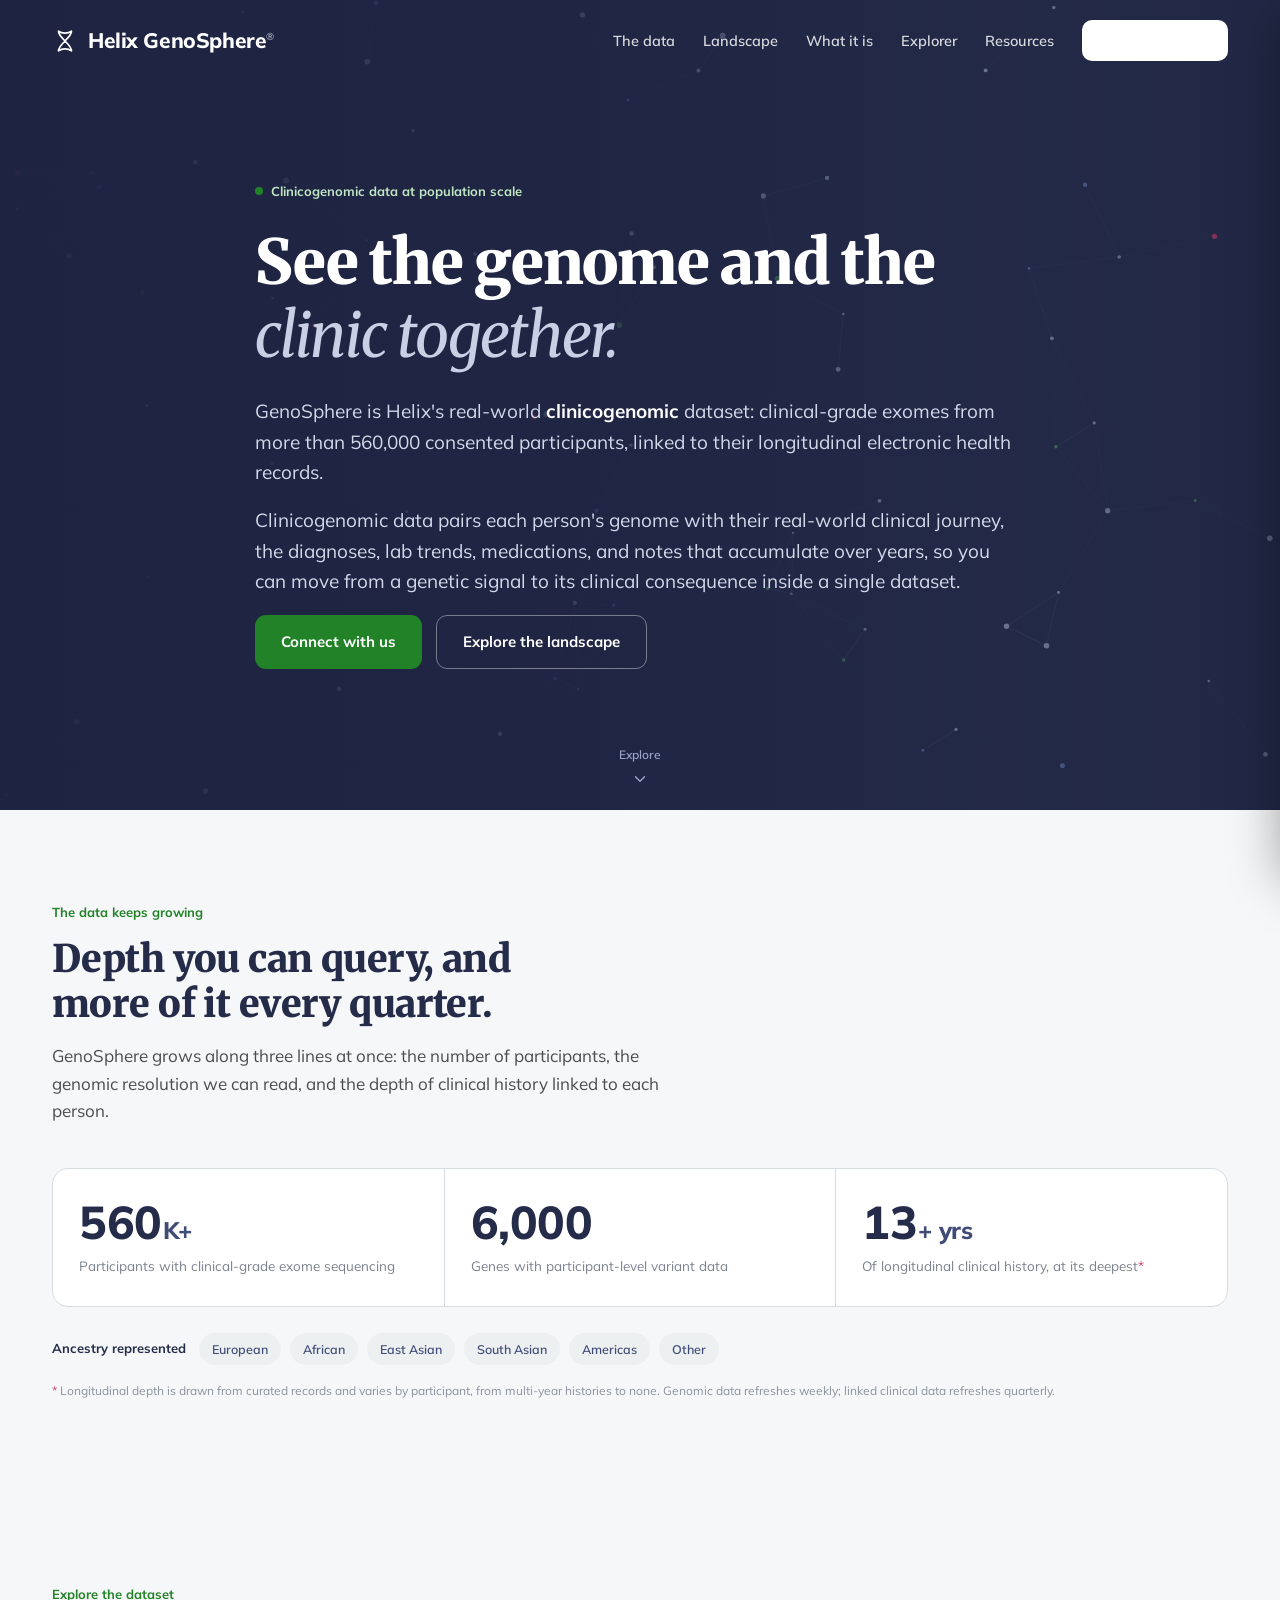
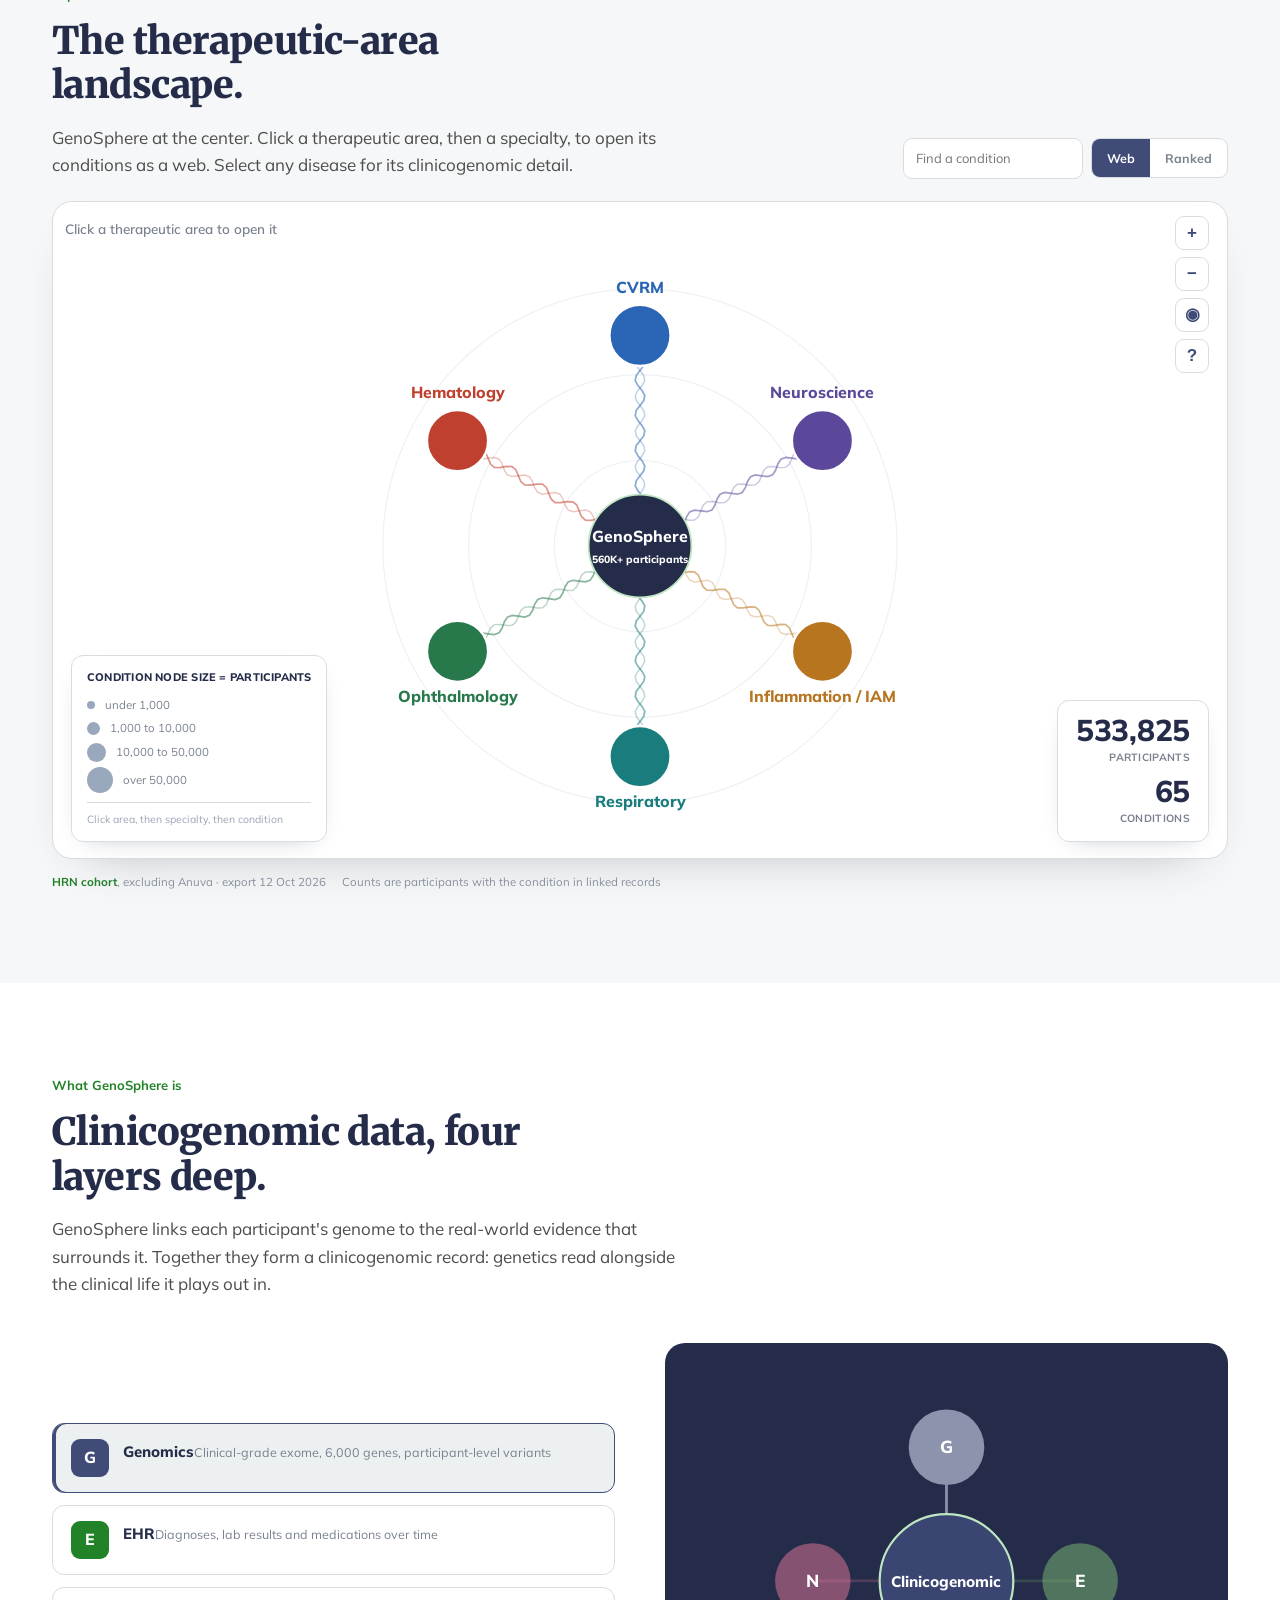
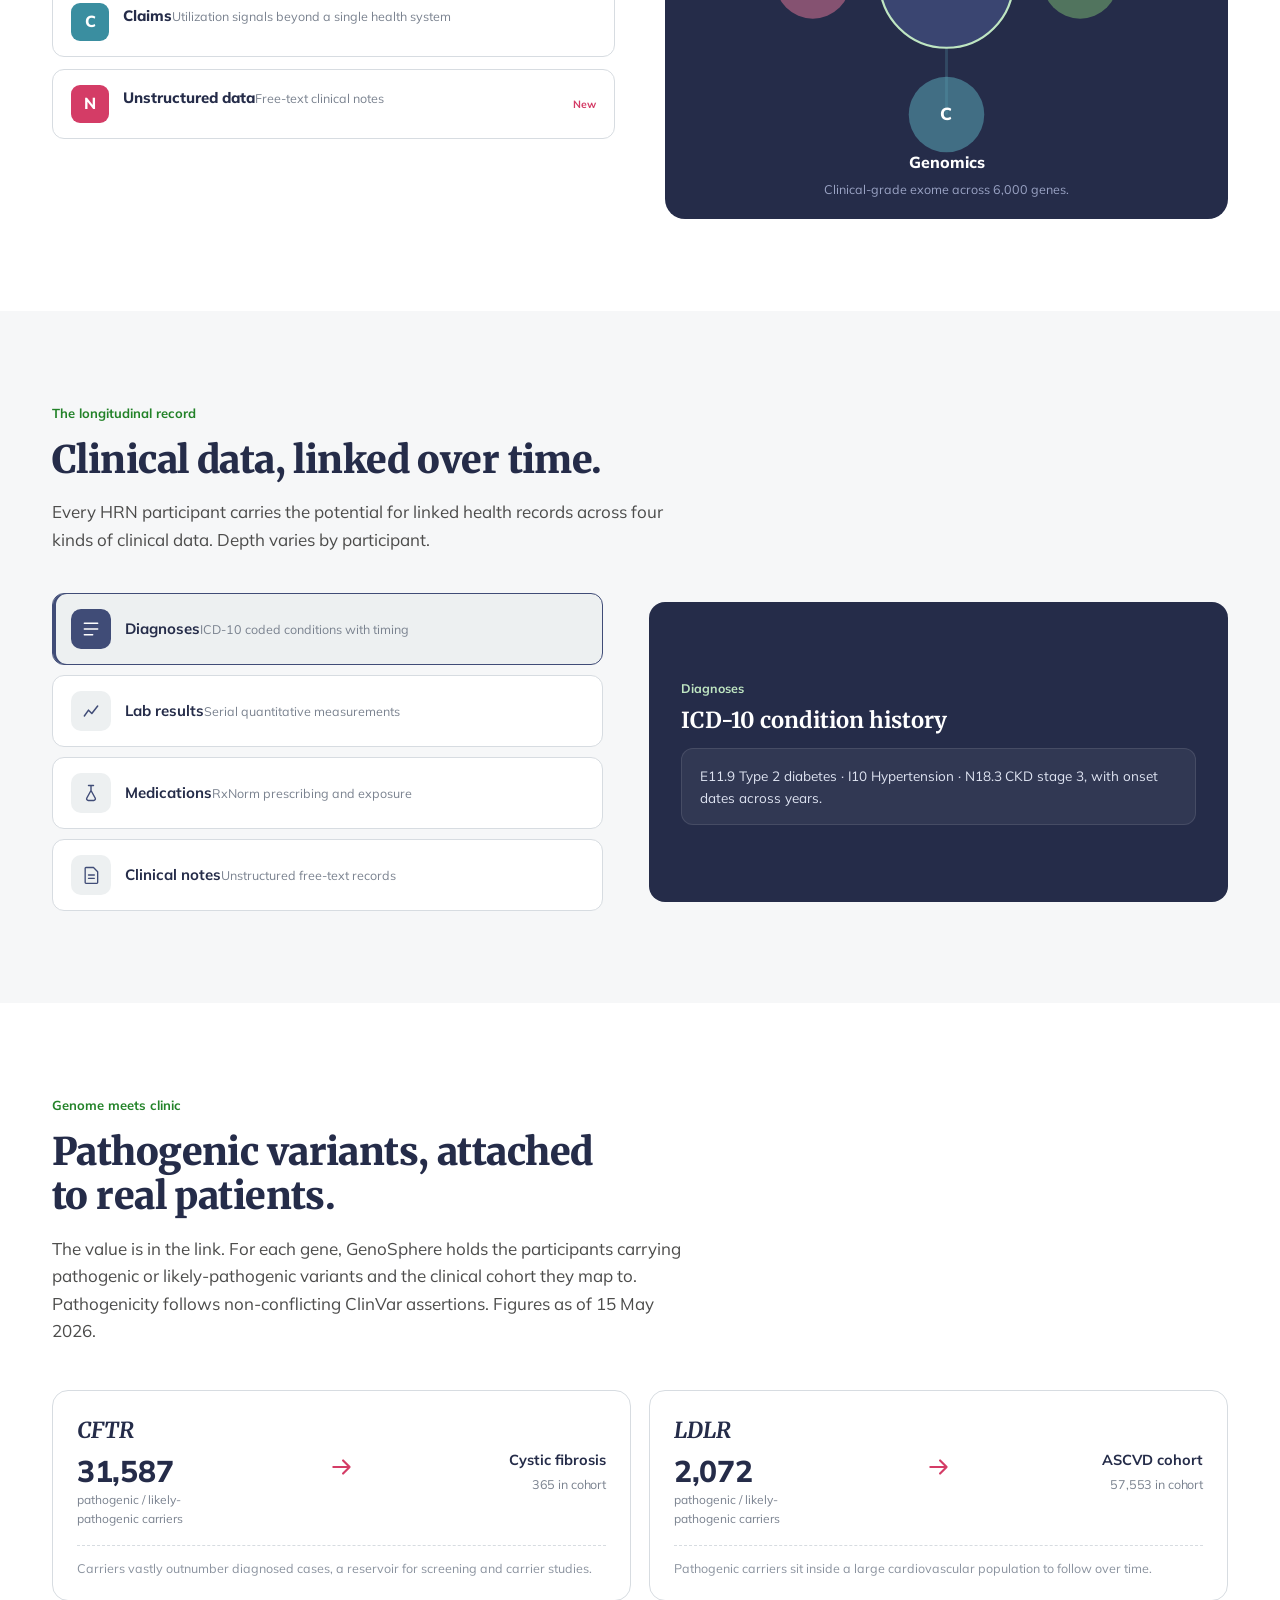
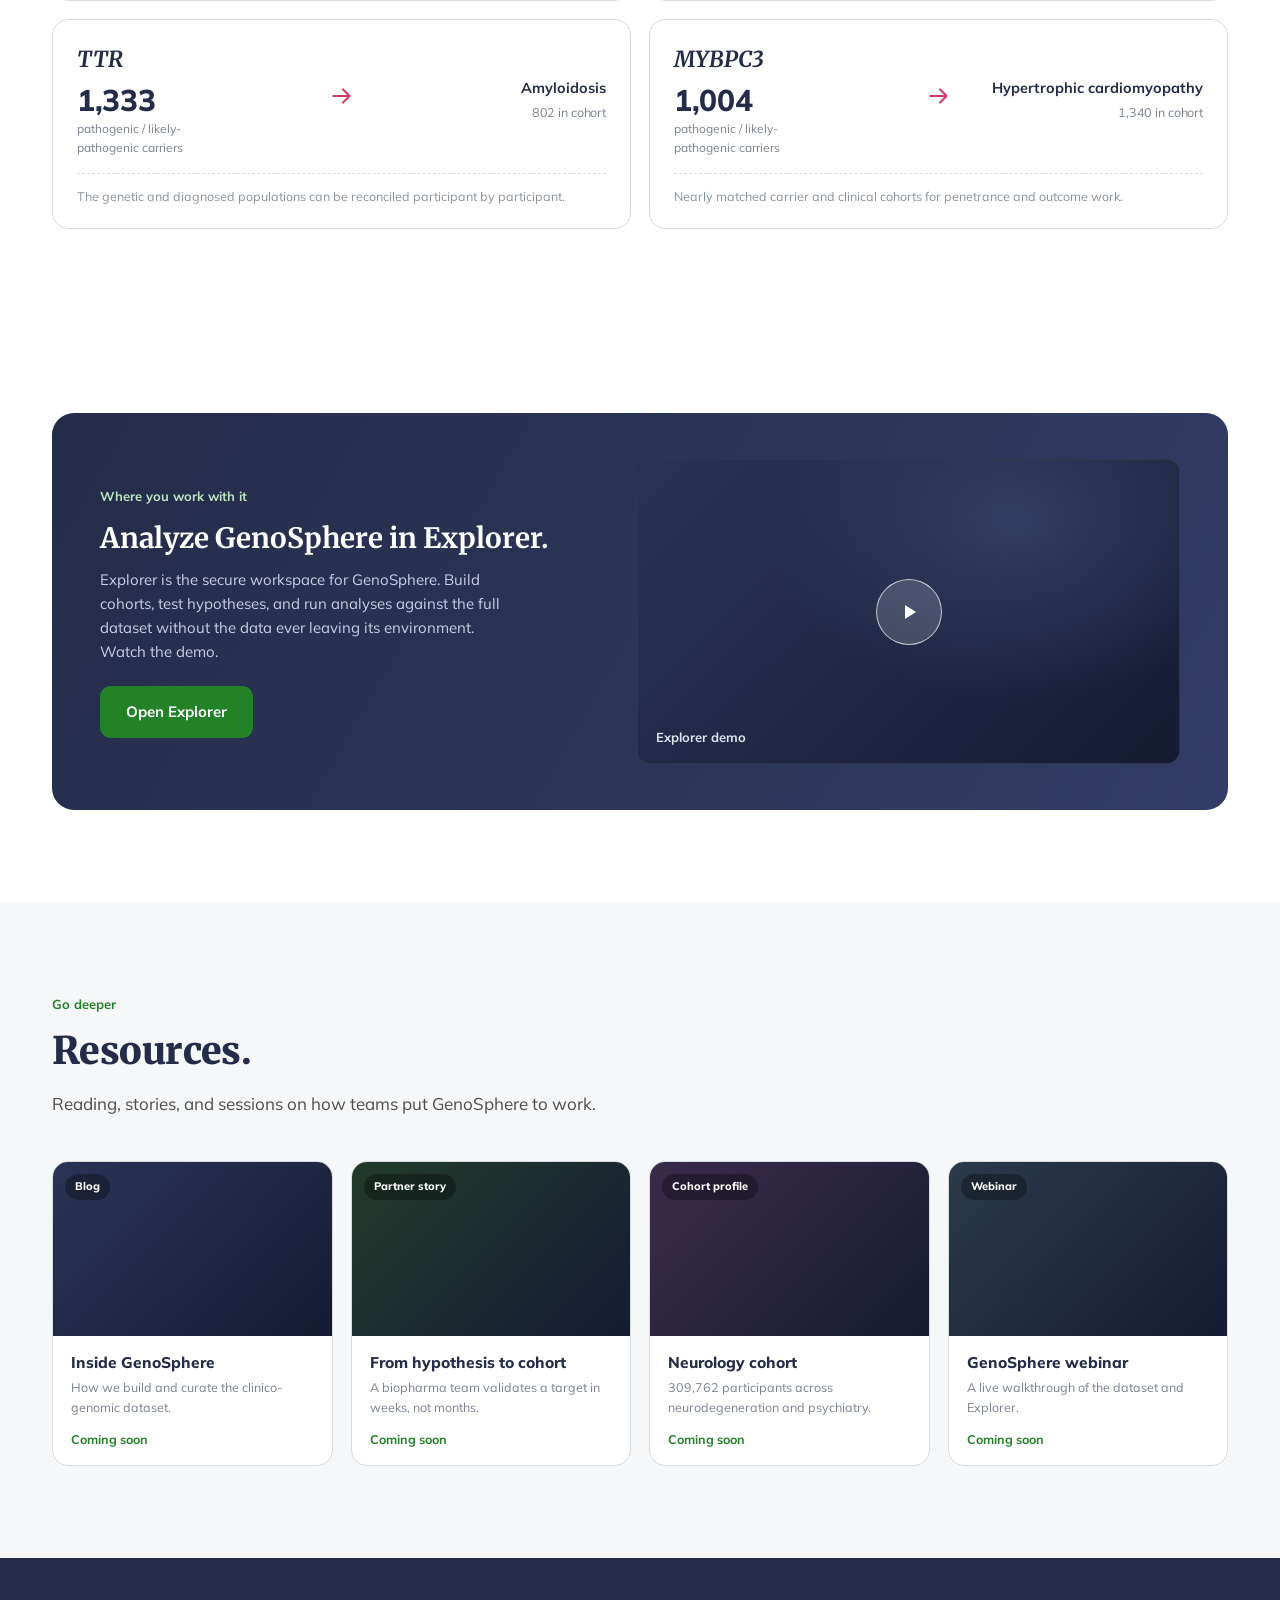
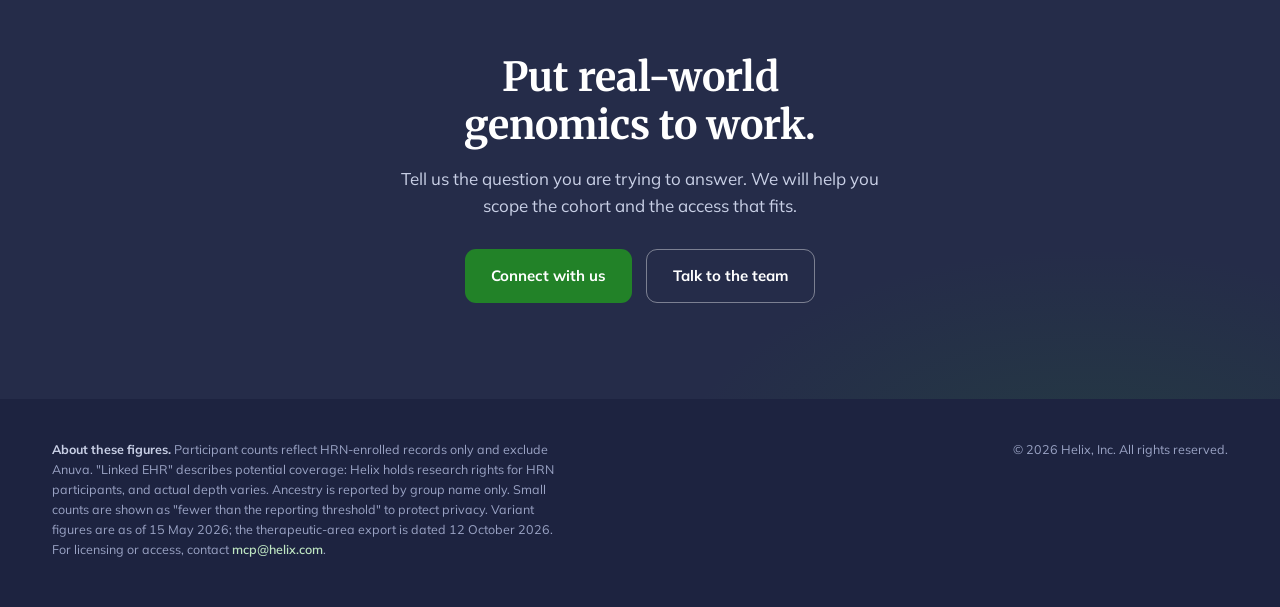
==== commit b28c9f45: "Use "clinicogenomic" as one word" ====
--- a/index.html
+++ b/index.html
@@ -4,10 +4,10 @@
 <meta charset="UTF-8">
 <meta name="viewport" content="width=device-width, initial-scale=1.0">
 <title>GenoSphere | Helix Life Sciences</title>
-<meta name="description" content="GenoSphere is Helix's real-world clinico-genomic dataset: clinical-grade exomes linked to longitudinal health records across 560,000+ participants.">
+<meta name="description" content="GenoSphere is Helix's real-world clinicogenomic dataset: clinical-grade exomes linked to longitudinal health records across 560,000+ participants.">
 <link rel="preconnect" href="https://fonts.googleapis.com"><link rel="preconnect" href="https://fonts.gstatic.com" crossorigin>
 <link href="https://fonts.googleapis.com/css2?family=Merriweather:wght@400;700;900&family=Mulish:wght@400;500;600;700;800&display=swap" rel="stylesheet">
-<link rel="stylesheet" href="styles.css">
+<link rel="stylesheet" href="styles.css?v=2">
 </head>
 <body>
 <header class="nav"><div class="nav-inner">
@@ -22,10 +22,10 @@
 <section class="hero" id="top">
   <canvas id="net" aria-hidden="true"></canvas>
   <div class="wrap"><div class="hero-copy">
-    <span class="live"><span class="dot" aria-hidden="true"></span>Clinico-genomic data at population scale</span>
+    <span class="live"><span class="dot" aria-hidden="true"></span>Clinicogenomic data at population scale</span>
     <h1>See the genome and the <span class="thin">clinic together.</span></h1>
-    <p class="hero-lede">GenoSphere is Helix's real-world <b>clinico-genomic</b> dataset: clinical-grade exomes from more than 560,000 consented participants, linked to their longitudinal electronic health records.</p>
-    <p class="hero-lede">Clinico-genomic data pairs each person's genome with their real-world clinical journey, the diagnoses, lab trends, medications, and notes that accumulate over years, so you can move from a genetic signal to its clinical consequence inside a single dataset.</p>
+    <p class="hero-lede">GenoSphere is Helix's real-world <b>clinicogenomic</b> dataset: clinical-grade exomes from more than 560,000 consented participants, linked to their longitudinal electronic health records.</p>
+    <p class="hero-lede">Clinicogenomic data pairs each person's genome with their real-world clinical journey, the diagnoses, lab trends, medications, and notes that accumulate over years, so you can move from a genetic signal to its clinical consequence inside a single dataset.</p>
     <div class="hero-actions"><a class="btn btn-pri" href="#contact">Connect with us</a><a class="btn btn-ghost" href="#landscape">Explore the landscape</a></div>
   </div></div>
   <a class="hero-scroll" href="#data" aria-label="Scroll down"><span>Explore</span><svg width="18" height="18" viewBox="0 0 24 24" fill="none"><path d="M6 9l6 6 6-6" stroke="currentColor" stroke-width="2" stroke-linecap="round" stroke-linejoin="round"/></svg></a>
@@ -48,7 +48,7 @@
 <section class="sec landscape" id="landscape"><div class="wrap">
   <div class="ls-head">
     <div><div class="sec-tag">Explore the dataset</div><h2>The therapeutic-area landscape.</h2>
-      <p class="lede">GenoSphere at the center. Click a therapeutic area, then a specialty, to open its conditions as a web. Select any disease for its clinico-genomic detail.</p></div>
+      <p class="lede">GenoSphere at the center. Click a therapeutic area, then a specialty, to open its conditions as a web. Select any disease for its clinicogenomic detail.</p></div>
     <div class="ls-controls">
       <input class="map-search" id="mapSearch" type="search" placeholder="Find a condition" aria-label="Search conditions">
       <div class="seg" role="group" aria-label="View"><button id="viewMap" aria-pressed="true" onclick="setView('map')">Web</button><button id="viewBars" aria-pressed="false" onclick="setView('bars')">Ranked</button></div>
@@ -89,8 +89,8 @@
 
 <section class="sec alt" id="model"><div class="wrap">
   <div class="sec-tag">What GenoSphere is</div>
-  <h2>Clinico-genomic data, four layers deep.</h2>
-  <p class="lede">GenoSphere links each participant's genome to the real-world evidence that surrounds it. Together they form a clinico-genomic record: genetics read alongside the clinical life it plays out in.</p>
+  <h2>Clinicogenomic data, four layers deep.</h2>
+  <p class="lede">GenoSphere links each participant's genome to the real-world evidence that surrounds it. Together they form a clinicogenomic record: genetics read alongside the clinical life it plays out in.</p>
   <div class="cg">
     <div class="cg-layers" id="cgLayers">
       <button class="layer" data-k="genomics" aria-current="true"><span class="lix" style="background:#404c77">G</span><span><span class="lt">Genomics</span><span class="ld">Clinical-grade exome, 6,000 genes, participant-level variants</span></span></button>
@@ -99,9 +99,9 @@
       <button class="layer" data-k="notes"><span class="lix" style="background:#d43c66">N</span><span><span class="lt">Unstructured data</span><span class="ld">Free-text clinical notes</span></span><span class="badge">New</span></button>
     </div>
     <div class="cg-vis">
-      <svg class="orbit" id="orbit" viewBox="0 0 360 300" role="img" aria-label="Clinico-genomic record linking genomics, EHR, claims and clinical notes">
+      <svg class="orbit" id="orbit" viewBox="0 0 360 300" role="img" aria-label="Clinicogenomic record linking genomics, EHR, claims and clinical notes">
         <g id="orbitLinks"></g><g id="orbitNodes"></g>
-        <g class="ocenter"><circle cx="180" cy="150" r="46"></circle><text x="180" y="146" font-size="12">Clinico-</text><text x="180" y="160" font-size="12">genomic</text></g>
+        <g class="ocenter"><circle cx="180" cy="150" r="46"></circle><text x="180" y="154" font-size="10.5">Clinicogenomic</text></g>
       </svg>
       <div class="cap"><div class="ct" id="cgTitle">Genomics</div><div class="cd" id="cgDesc">Clinical-grade exome across 6,000 genes.</div></div>
     </div>
@@ -169,6 +169,6 @@
 </aside>
 <div id="tip" role="tooltip"></div>
 
-<script src="app.js"></script>
+<script src="app.js?v=2"></script>
 </body>
 </html>
